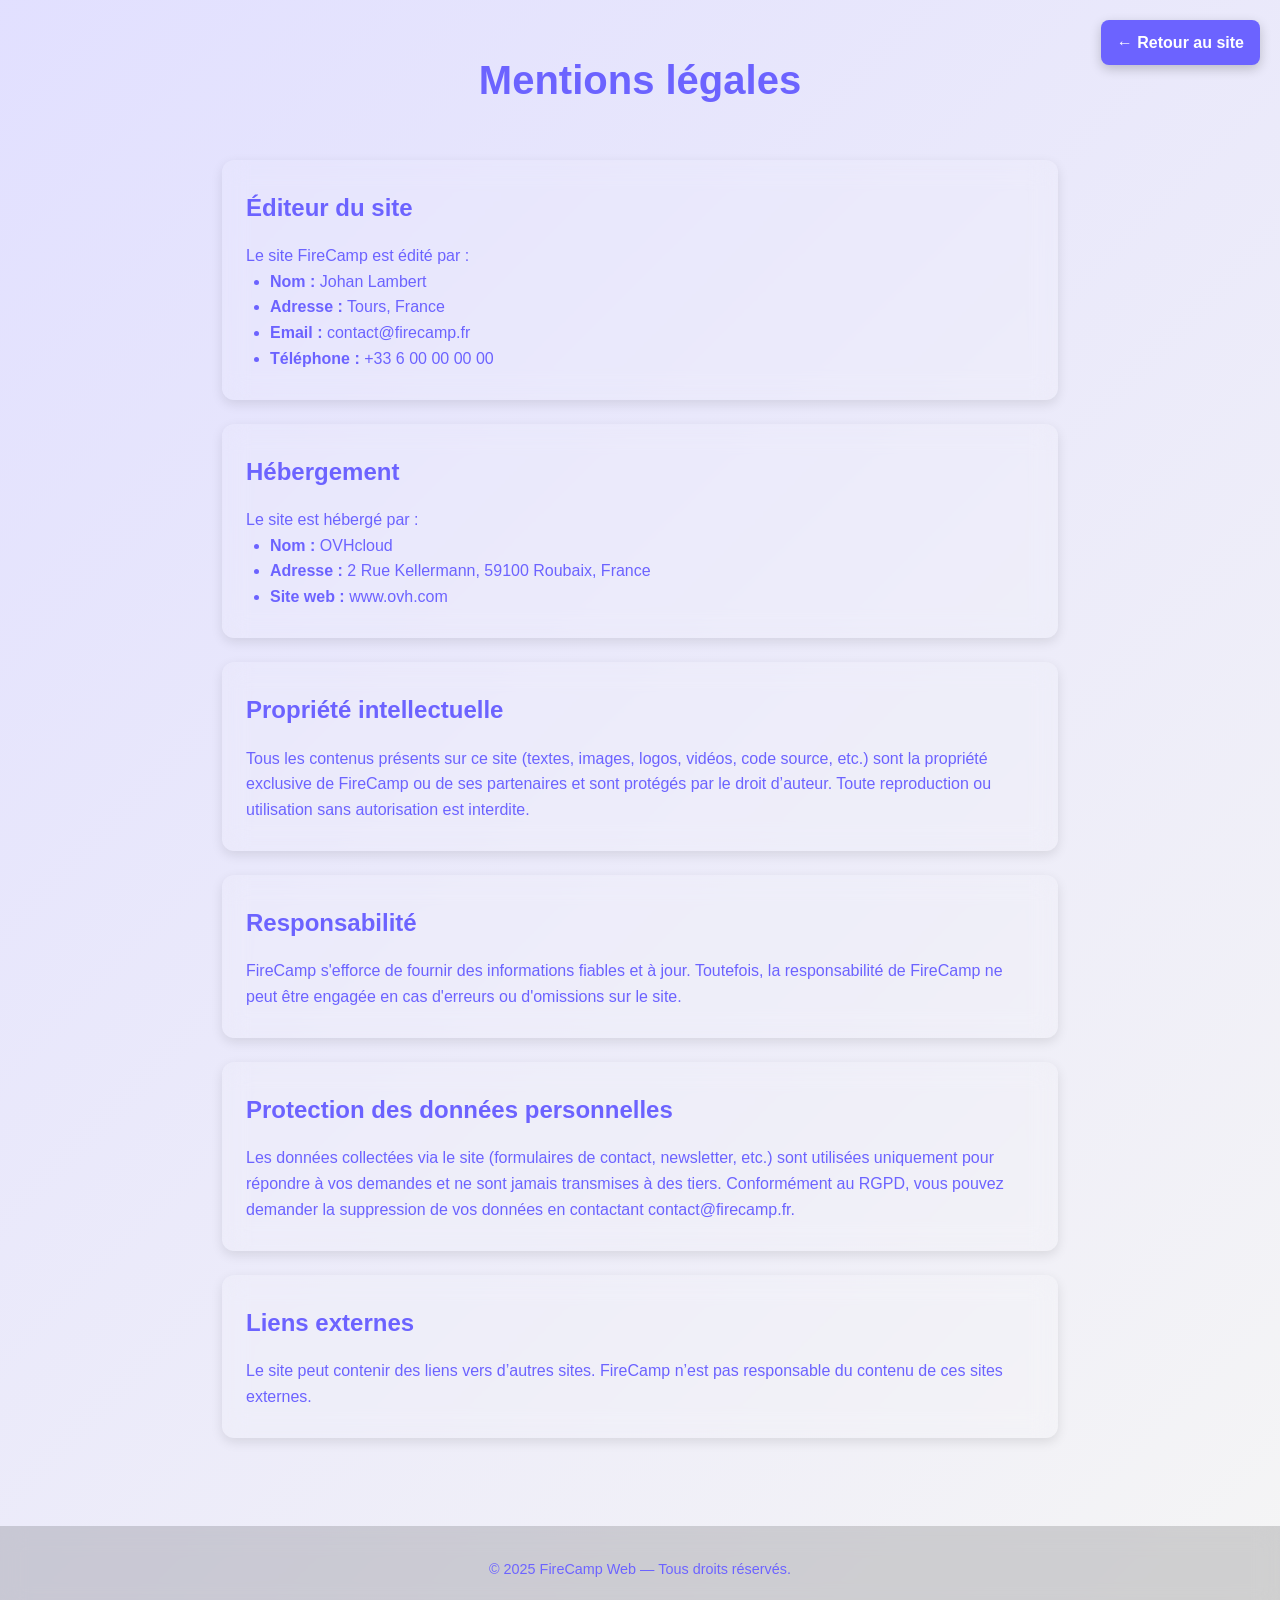
==== mentions-legales.html @ 701b1a25 "Add files via upload" ====
<!DOCTYPE html>
<html lang="fr">

<head>
    <meta charset="UTF-8">
    <meta name="viewport" content="width=device-width, initial-scale=1.0">
    <title>Mentions légales — FireCamp</title>
    <style>
        /* RESET & BASE */
        * {
            box-sizing: border-box;
            margin: 0;
            padding: 0;
            font-family: 'Arial', sans-serif;
        }

        body {
            background: linear-gradient(135deg, #6c63ff33, #f5f5f5);
            color: #fff;
            line-height: 1.6;
        }

        a {
            color: #6c63ff;
            text-decoration: none;
            transition: color 0.3s;
        }

        a:hover {
            color: #ff6584;
        }

        header {
            text-align: center;
            padding: 3rem 1rem 1rem;
        }

        header h1 {
            font-size: 2.5rem;
            color: #6c63ff;
        }

        main {
            max-width: 900px;
            margin: 0 auto;
            padding: 2rem;
        }

        section {
            background: rgba(255, 255, 255, 0.1);
            backdrop-filter: blur(12px);
            border-radius: 12px;
            padding: 1.8rem 1.5rem;
            margin-bottom: 1.5rem;
            box-shadow: 0 4px 12px rgba(0, 0, 0, 0.1);
            transition: transform 0.3s, box-shadow 0.3s;
        }

        section:hover {
            transform: translateY(-4px);
            box-shadow: 0 8px 20px rgba(0, 0, 0, 0.2);
        }

        section h2 {
            margin-bottom: 1rem;
            color: #6c63ff;
            font-size: 1.5rem;
        }

        section p,
        section ul {
            font-size: 1rem;
            color: #6c63ff;
        }

        section ul {
            margin-left: 1.5rem;
            list-style-type: disc;
        }

        footer {
            padding: 2rem;
            text-align: center;
            background: rgba(0, 0, 0, 0.15);
            backdrop-filter: blur(12px);
            margin-top: 2rem;
        }

        footer p {
            color: #6c63ff;
            font-size: 0.9rem;
        }

        /* Responsive */
        @media (max-width: 600px) {
            header h1 {
                font-size: 2rem;
            }

            section {
                padding: 1.2rem 1rem;
            }
        }

        .back-btn {
            position: fixed;
            top: 20px;
            right: 20px;
            background: #6c63ff;
            color: #fff;
            padding: 0.6rem 1rem;
            border-radius: 8px;
            font-weight: bold;
            text-decoration: none;
            box-shadow: 0 4px 12px rgba(0, 0, 0, 0.2);
            transition: transform 0.2s, background 0.3s;
            z-index: 1000;
        }

        .back-btn:hover {
            background: #ff6584;
            transform: translateY(-2px);
        }
    </style>
</head>

<body>
    <header>
        <h1>Mentions légales</h1>
    </header>

    <main>
        <section>
            <h2>Éditeur du site</h2>
            <p>Le site FireCamp est édité par :</p>
            <ul>
                <li><strong>Nom :</strong> Johan Lambert</li>
                <li><strong>Adresse :</strong> Tours, France</li>
                <li><strong>Email :</strong> <a href="mailto:contact@firecamp.fr">contact@firecamp.fr</a></li>
                <li><strong>Téléphone :</strong> +33 6 00 00 00 00</li>
            </ul>
        </section>

        <section>
            <h2>Hébergement</h2>
            <p>Le site est hébergé par :</p>
            <ul>
                <li><strong>Nom :</strong> OVHcloud</li>
                <li><strong>Adresse :</strong> 2 Rue Kellermann, 59100 Roubaix, France</li>
                <li><strong>Site web :</strong> <a href="https://www.ovh.com" target="_blank">www.ovh.com</a></li>
            </ul>
        </section>

        <section>
            <h2>Propriété intellectuelle</h2>
            <p>Tous les contenus présents sur ce site (textes, images, logos, vidéos, code source, etc.) sont la
                propriété exclusive de FireCamp ou de ses partenaires et sont protégés par le droit d’auteur. Toute
                reproduction ou utilisation sans autorisation est interdite.</p>
        </section>

        <section>
            <h2>Responsabilité</h2>
            <p>FireCamp s'efforce de fournir des informations fiables et à jour. Toutefois, la responsabilité de
                FireCamp ne peut être engagée en cas d'erreurs ou d'omissions sur le site.</p>
        </section>

        <section>
            <h2>Protection des données personnelles</h2>
            <p>Les données collectées via le site (formulaires de contact, newsletter, etc.) sont utilisées uniquement
                pour répondre à vos demandes et ne sont jamais transmises à des tiers. Conformément au RGPD, vous pouvez
                demander la suppression de vos données en contactant <a
                    href="mailto:contact@firecamp.fr">contact@firecamp.fr</a>.</p>
        </section>

        <section>
            <h2>Liens externes</h2>
            <p>Le site peut contenir des liens vers d’autres sites. FireCamp n’est pas responsable du contenu de ces
                sites externes.</p>
        </section>
        <a href="index.html" class="back-btn">← Retour au site</a>

    </main>

    <footer>
        <p>© 2025 FireCamp Web — Tous droits réservés.</p>
    </footer>

</body>

</html>
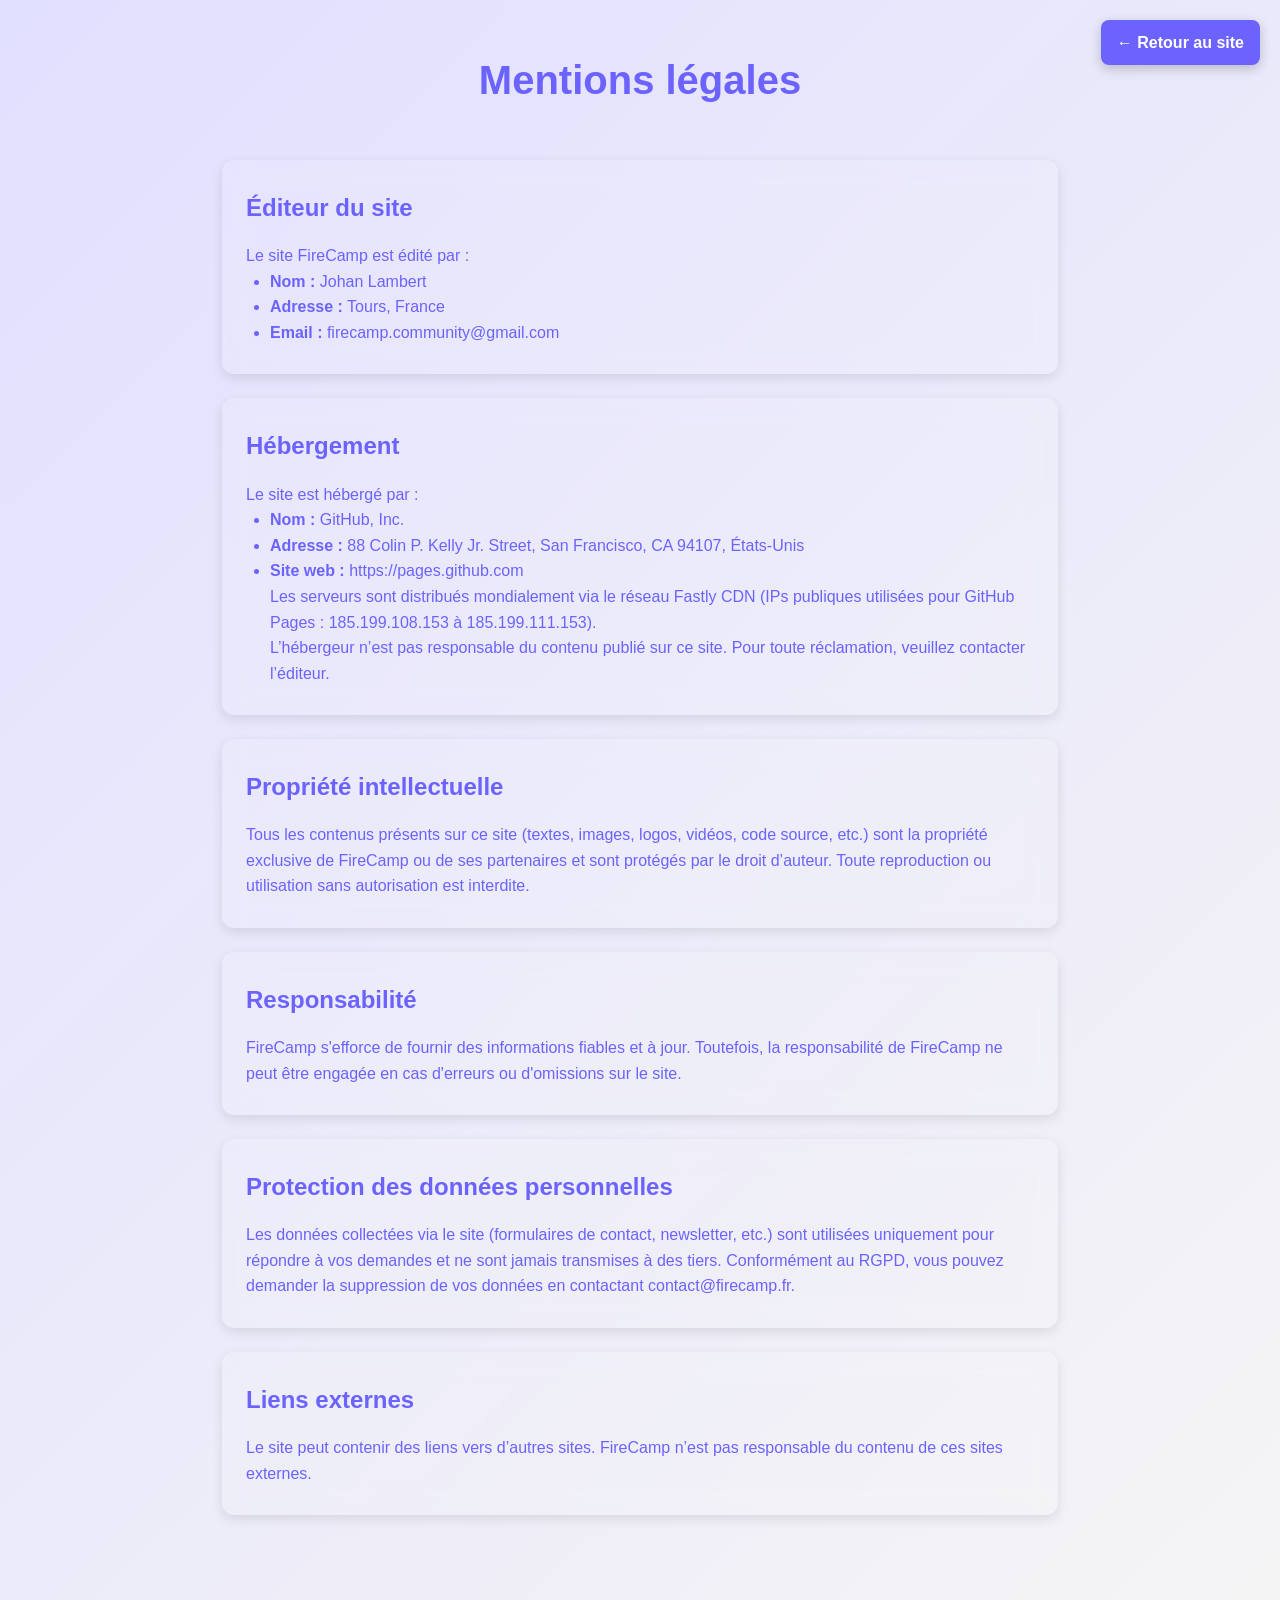
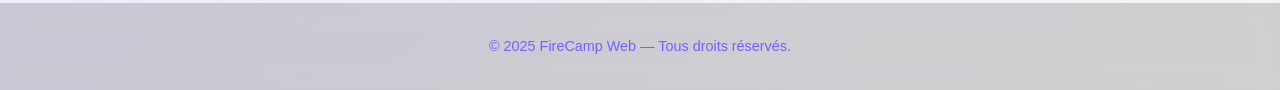
==== commit afe7dd87: "Update mentions-legales.html" ====
--- a/mentions-legales.html
+++ b/mentions-legales.html
@@ -136,8 +136,7 @@
             <ul>
                 <li><strong>Nom :</strong> Johan Lambert</li>
                 <li><strong>Adresse :</strong> Tours, France</li>
-                <li><strong>Email :</strong> <a href="mailto:contact@firecamp.fr">contact@firecamp.fr</a></li>
-                <li><strong>Téléphone :</strong> +33 6 00 00 00 00</li>
+                <li><strong>Email :</strong> <a href="mailto:contact@firecamp.fr">firecamp.community@gmail.com</a></li>
             </ul>
         </section>
 
@@ -145,9 +144,11 @@
             <h2>Hébergement</h2>
             <p>Le site est hébergé par :</p>
             <ul>
-                <li><strong>Nom :</strong> OVHcloud</li>
-                <li><strong>Adresse :</strong> 2 Rue Kellermann, 59100 Roubaix, France</li>
-                <li><strong>Site web :</strong> <a href="https://www.ovh.com" target="_blank">www.ovh.com</a></li>
+                <li><strong>Nom :</strong> GitHub, Inc.</li>
+                <li><strong>Adresse :</strong> 88 Colin P. Kelly Jr. Street, San Francisco, CA 94107, États-Unis</li>
+                <li><strong>Site web :</strong> <a href="https://pages.github.com" target="_blank">https://pages.github.com</a></li>
+                <p>Les serveurs sont distribués mondialement via le réseau Fastly CDN (IPs publiques utilisées pour GitHub Pages : 185.199.108.153 à 185.199.111.153).</p>
+                <p>L’hébergeur n’est pas responsable du contenu publié sur ce site. Pour toute réclamation, veuillez contacter l’éditeur.</p>
             </ul>
         </section>
 
@@ -187,4 +188,5 @@
 
 </body>
 
-</html>+
+</html>
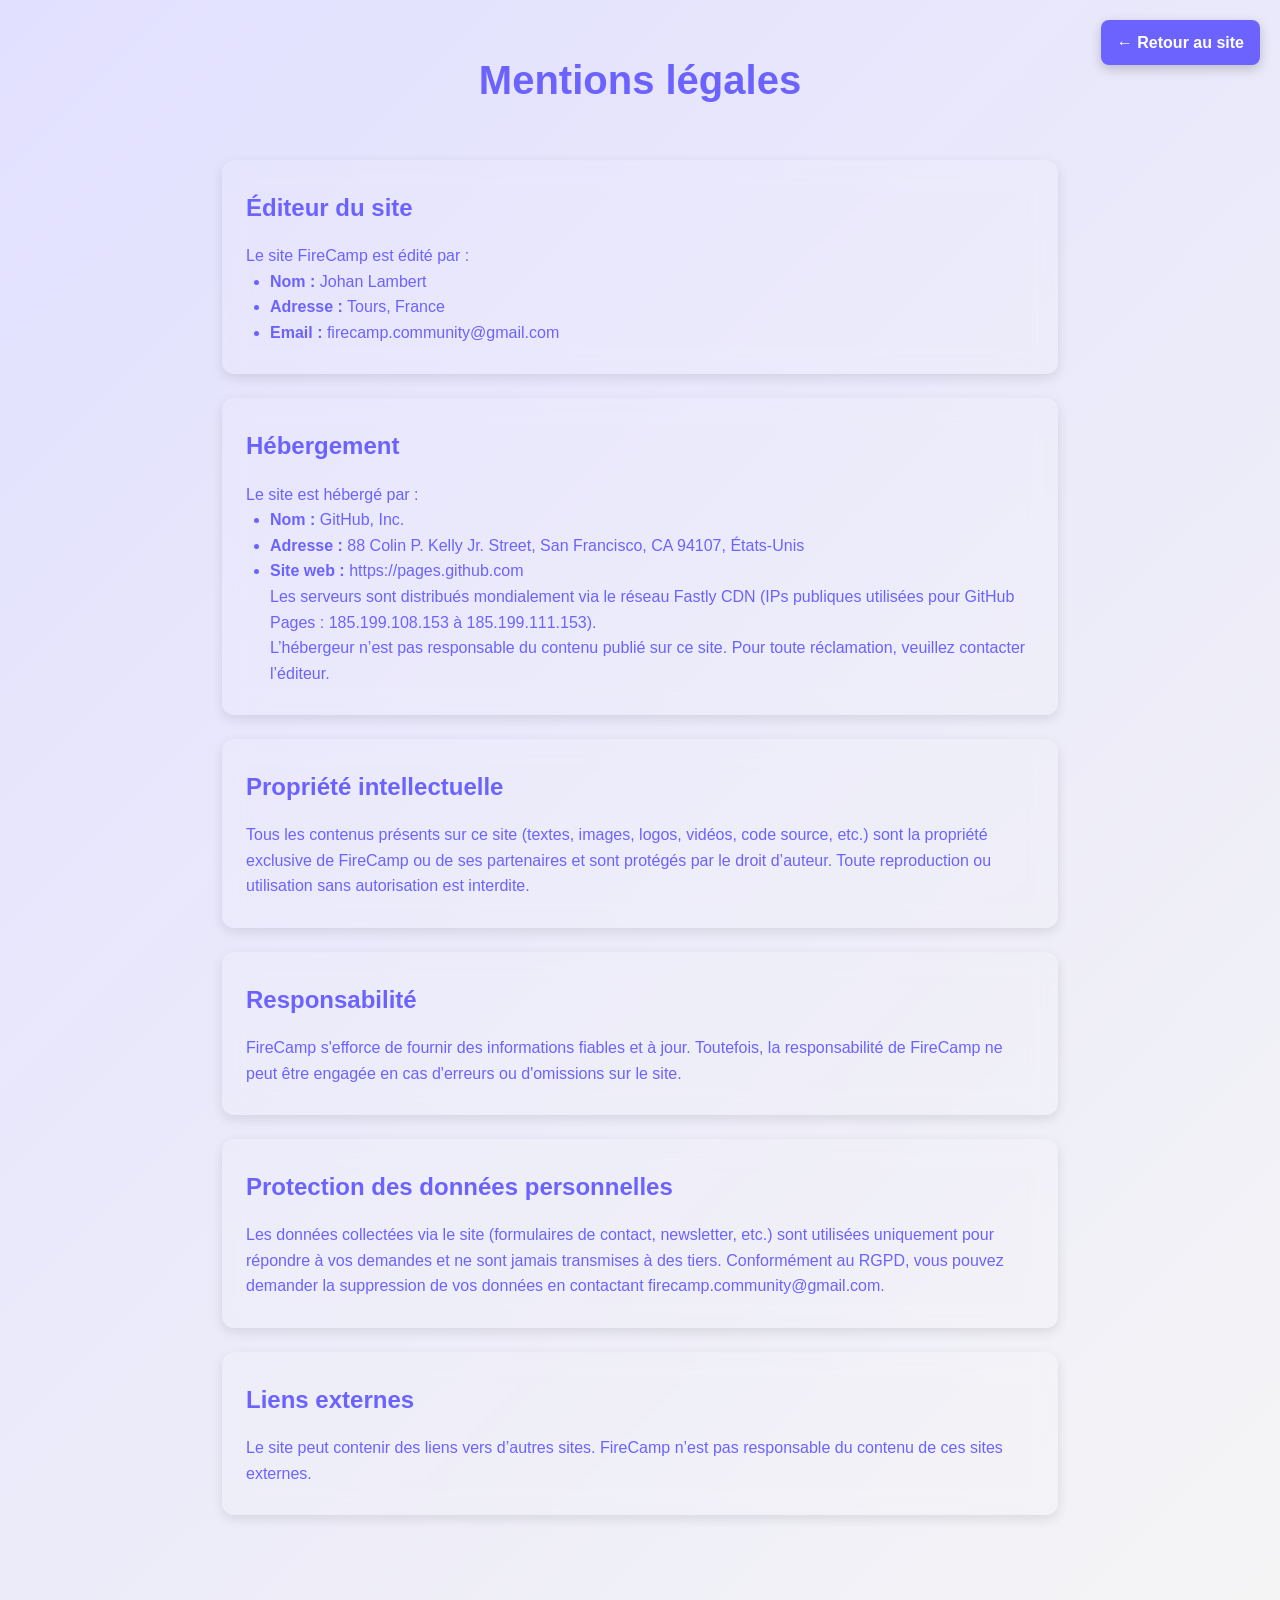
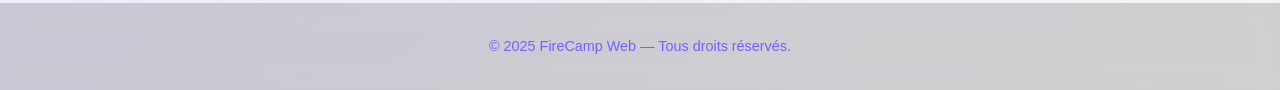
==== commit 61a9dd2f: "Update mentions-legales.html" ====
--- a/mentions-legales.html
+++ b/mentions-legales.html
@@ -170,7 +170,7 @@
             <p>Les données collectées via le site (formulaires de contact, newsletter, etc.) sont utilisées uniquement
                 pour répondre à vos demandes et ne sont jamais transmises à des tiers. Conformément au RGPD, vous pouvez
                 demander la suppression de vos données en contactant <a
-                    href="mailto:contact@firecamp.fr">contact@firecamp.fr</a>.</p>
+                    href="mailto:contact@firecamp.fr">firecamp.community@gmail.com</a>.</p>
         </section>
 
         <section>
@@ -190,3 +190,4 @@
 
 
 </html>
+
